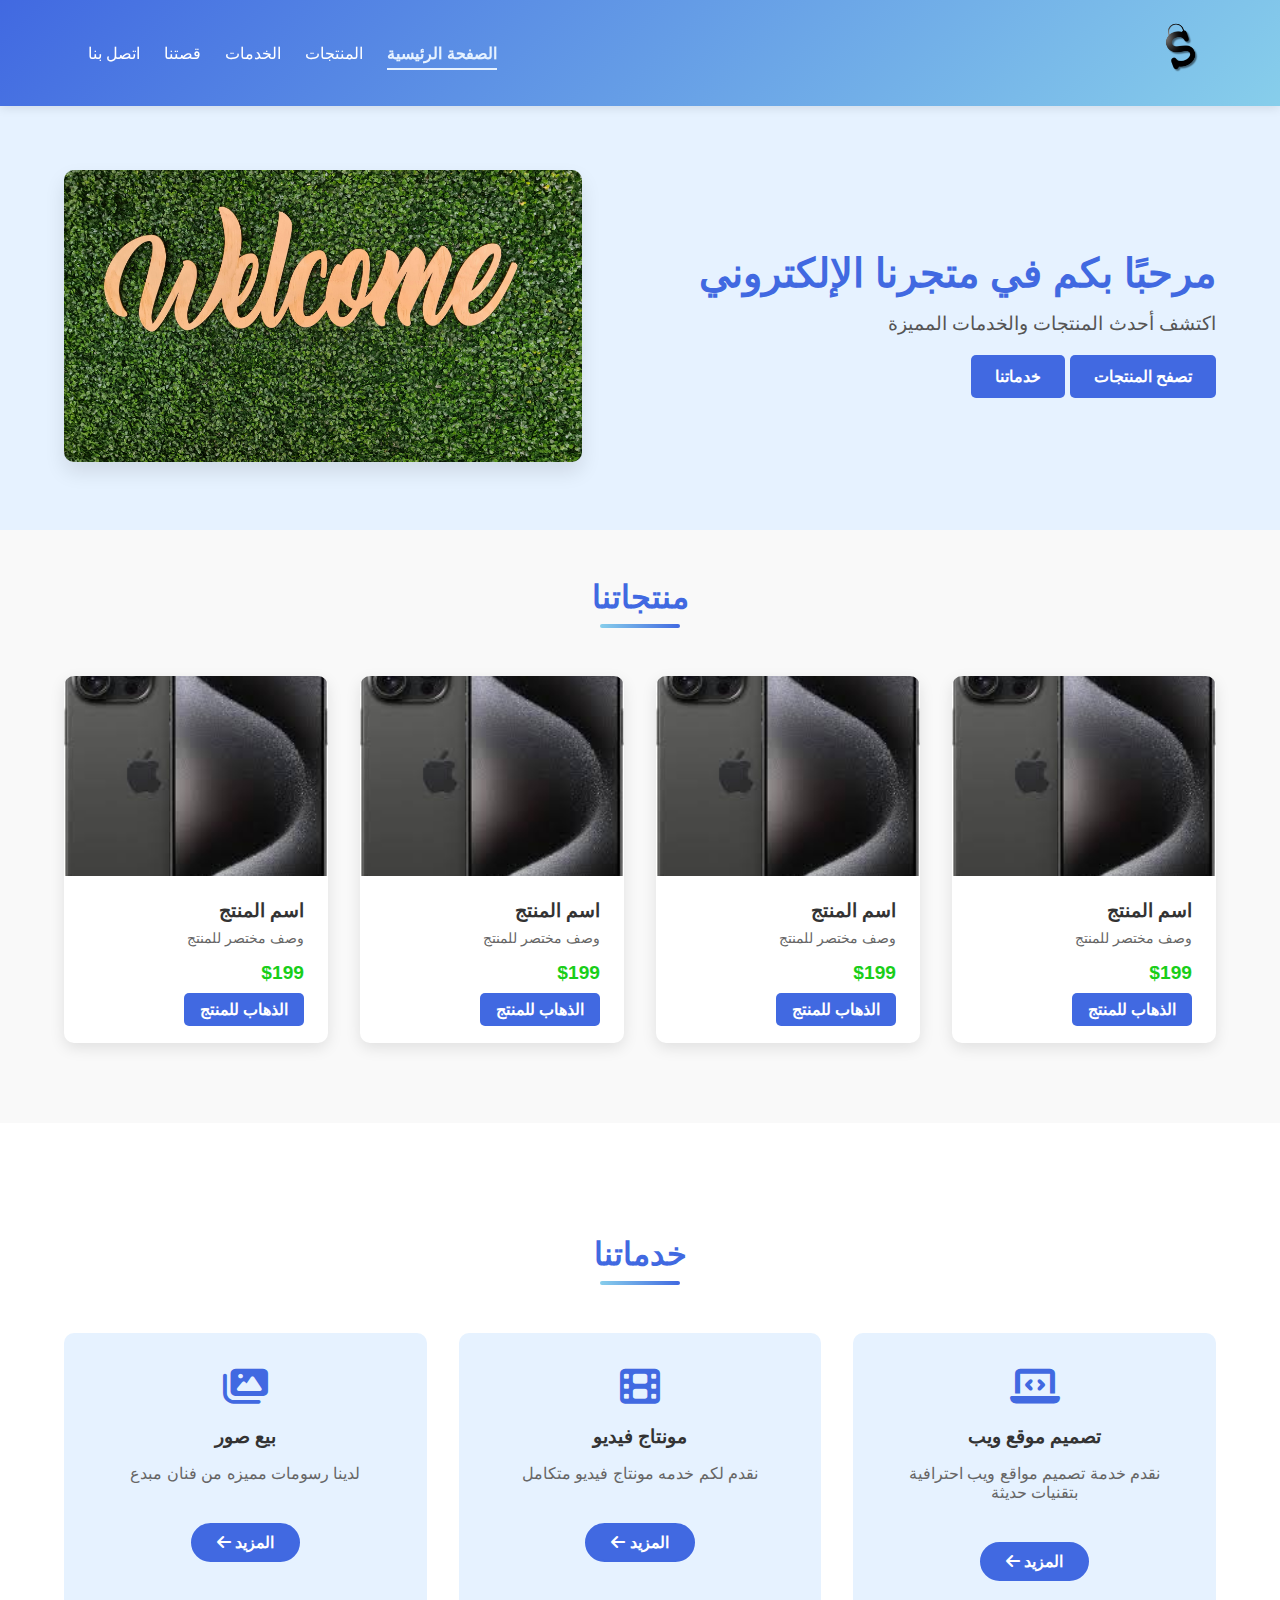
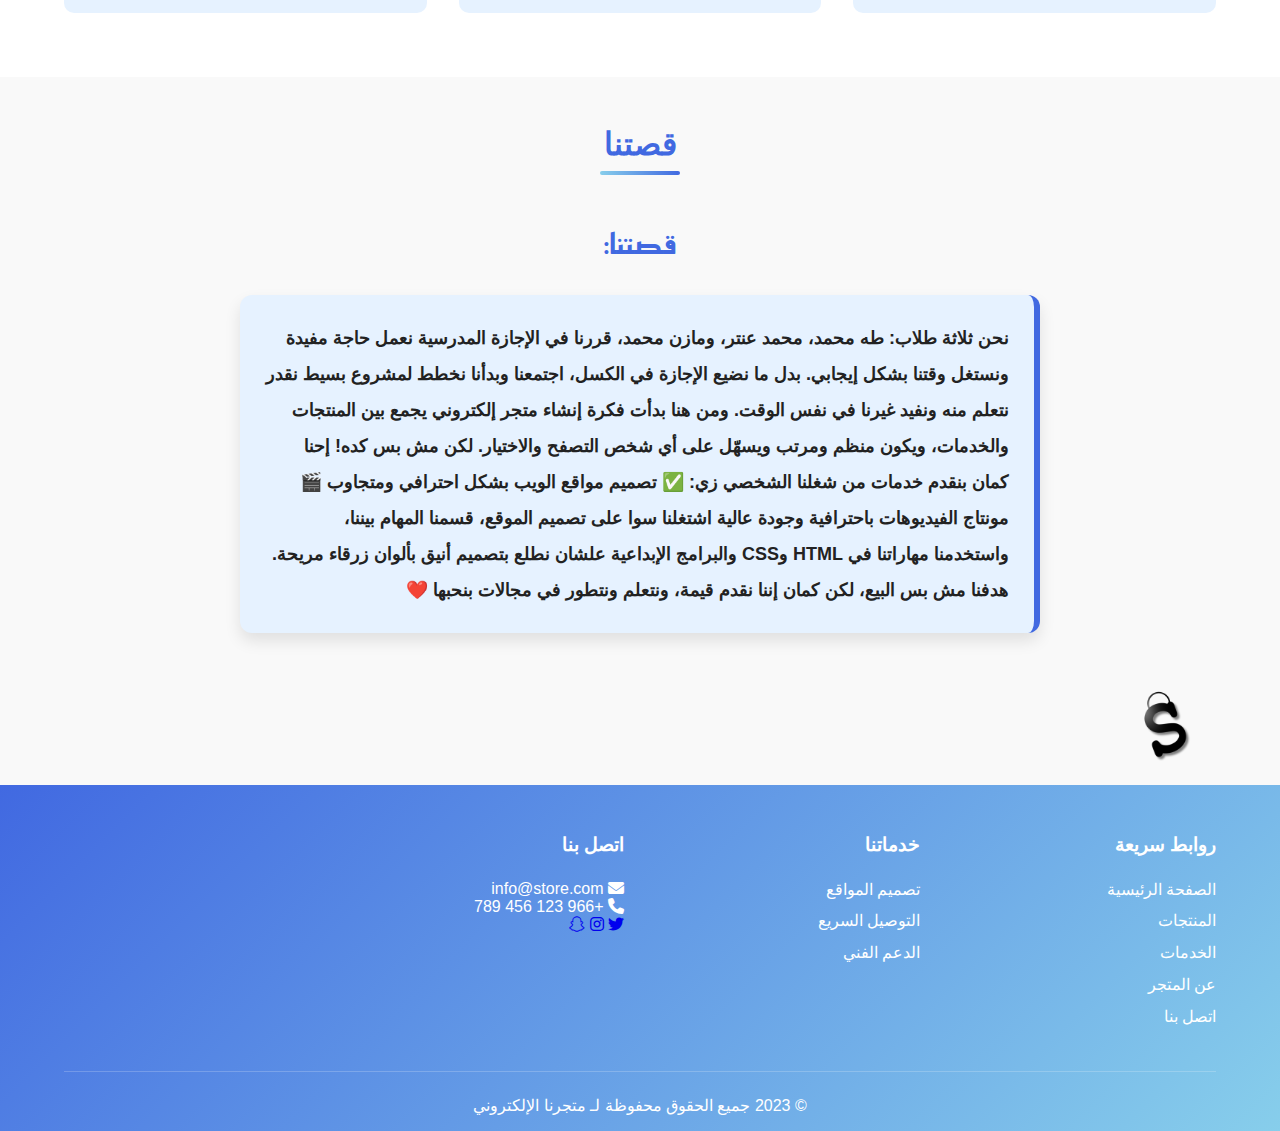
==== index.html @ 7b513555 "Add files via upload" ====
<!DOCTYPE html>
<html dir="rtl" lang="ar">
<head>
    <meta charset="UTF-8">
    <meta name="viewport" content="width=device-width, initial-scale=1.0">
    <title>متجرنا الإلكتروني</title>
    <link rel="stylesheet" href="styles.css">
    <link href="https://fonts.googleapis.com/css2?family=Reem+Kufi:wght@600&display=swap" rel="stylesheet">
    <link rel="stylesheet" href="https://cdnjs.cloudflare.com/ajax/libs/font-awesome/6.4.0/css/all.min.css">
</head>
<body>
    <!-- شريط التنقل العلوي -->
    <header class="header">
        <div class="container">
            <div class="logo">
                <img src="images/logo.png" alt="شعار المتجر" class="logo-img">
            </div>
            <nav class="nav">
                <ul>
                    <li><a href="#home" class="active">الصفحة الرئيسية</a></li>
                    <li><a href="#products">المنتجات</a></li>
                    <li><a href="#services">الخدمات</a></li>
                    <li><a href="#about">قصتنا</a></li>
                    <li><a href="#contact">اتصل بنا</a></li>
                </ul>
            </nav>
        </div>
    </header>

    <!-- الصفحة الترحيبية -->
    <section id="home" class="hero-section">
        <div class="container">
            <div class="hero-content">
                <h1>مرحبًا بكم في متجرنا الإلكتروني</h1>
                <p>اكتشف أحدث المنتجات والخدمات المميزة</p>
                <a href="#products" class="cta-btn">تصفح المنتجات</a>
                <a href="#services" class="cta-btn">خدماتنا</a>
            </div>
            <div class="hero-image">
                <img src="images/hero-image.jpg" alt="صورة ترحيبية">
            </div>
        </div>
    </section>

    <!-- قسم المنتجات -->
    <section id="products" class="products-section">
        <div class="container">
            <h2 class="section-title">منتجاتنا</h2>
            <div class="products-grid">
                <!-- بطاقات المنتجات تتكرر -->
                <div class="product-card">
                    <div class="product-image">
                        <img src="images/iphon-black.jpg" alt="منتج 1">
                    </div>
                    <div class="product-info">
                        <h3>اسم المنتج</h3>
                        <p class="product-desc">وصف مختصر للمنتج</p>
                        <p class="product-price">$199</p>
                        <a href="product1.html" class="add-to-cart">الذهاب للمنتج</a>
                    </div>
                </div>




                <div class="product-card">
                    <div class="product-image">
                        <img src="images/iphon-black.jpg" alt="منتج 1">
                    </div>
                    <div class="product-info">
                        <h3>اسم المنتج</h3>
                        <p class="product-desc">وصف مختصر للمنتج</p>
                        <p class="product-price">$199</p>
                        <a href="product1.html" class="add-to-cart">الذهاب للمنتج</a>
                    </div>
                </div>





                <div class="product-card">
                    <div class="product-image">
                        <img src="images/iphon-black.jpg" alt="منتج 1">
                    </div>
                    <div class="product-info">
                        <h3>اسم المنتج</h3>
                        <p class="product-desc">وصف مختصر للمنتج</p>
                        <p class="product-price">$199</p>
                        <a href="product1.html" class="add-to-cart">الذهاب للمنتج</a>
                    </div>
                </div>




                <div class="product-card">
                    <div class="product-image">
                        <img src="images/iphon-black.jpg" alt="منتج 1">
                    </div>
                    <div class="product-info">
                        <h3>اسم المنتج</h3>
                        <p class="product-desc">وصف مختصر للمنتج</p>
                        <p class="product-price">$199</p>
                        <a href="product1.html" class="add-to-cart">الذهاب للمنتج</a>
                    </div>
                </div>
                <!-- المزيد من بطاقات المنتجات -->
            </div>
        </div>
    </section>

    <!-- قسم الخدمات -->
    <section id="services" class="services-section">
        <div class="container">
            <h2 class="section-title">خدماتنا</h2>
            <div class="services-cards">
                <!-- بطاقات الخدمات مع تأثيرات CSS -->
                <div class="service-card">
                    <div class="service-icon">
                        <i class="fas fa-laptop-code"></i>
                    </div>
                    <h3>تصميم موقع ويب</h3>
                    <p>نقدم خدمة تصميم مواقع ويب احترافية بتقنيات حديثة</p>
                    <a href="#" class="read-more service-btn">المزيد <i class="fas fa-arrow-left"></i></a>
                </div>

                <div class="service-card">
                    <div class="service-icon">
                        <i class="fa-solid fa-film"></i>
                    </div>
                    <h3>مونتاج فيديو</h3>
                    <p>نقدم لكم خدمه مونتاج فيديو متكامل</p>
                    <a href="#" class="read-more service-btn">المزيد <i class="fas fa-arrow-left"></i></a>
                </div>
                
                <div class="service-card">
                    <div class="service-icon">
                        <i class="fa-solid fa-images"></i>
                    </div>
                    <h3>بيع صور</h3>
                    <p>لدينا رسومات مميزه من فنان مبدع</p>
                    <a href="#" class="read-more service-btn">المزيد <i class="fas fa-arrow-left"></i></a>
                </div>
            </div>
        </div>
    </section>

    <!-- قسم عن المتجر -->
    <section id="about" class="about-section">
        <div class="container">
            <h2 class="section-title">قصتنا</h2>
            <div class="about-content">
                <div class="about-text">
                    <h3 id="story-h3">قصتنا:</h3>
                    <p id="story">
                        نحن ثلاثة طلاب: طه محمد، محمد عنتر، ومازن محمد، قررنا في الإجازة المدرسية نعمل حاجة مفيدة ونستغل وقتنا بشكل إيجابي. بدل ما نضيع الإجازة في الكسل، اجتمعنا وبدأنا نخطط لمشروع بسيط نقدر نتعلم منه ونفيد غيرنا في نفس الوقت.
                        
                        ومن هنا بدأت فكرة إنشاء متجر إلكتروني يجمع بين المنتجات والخدمات، ويكون منظم ومرتب ويسهّل على أي شخص التصفح والاختيار.
                        
                        لكن مش بس كده!
                        إحنا كمان بنقدم خدمات من شغلنا الشخصي زي:
                        
                        ✅ تصميم مواقع الويب بشكل احترافي ومتجاوب
                        
                        🎬 مونتاج الفيديوهات باحترافية وجودة عالية
                        
                        اشتغلنا سوا على تصميم الموقع، قسمنا المهام بيننا، واستخدمنا مهاراتنا في HTML وCSS والبرامج الإبداعية علشان نطلع بتصميم أنيق بألوان زرقاء مريحة.
                        هدفنا مش بس البيع، لكن كمان إننا نقدم قيمة، ونتعلم ونتطور في مجالات بنحبها ❤️</p>
                </div><br>
                <div class="about-image">
                    <img style="height: 100px; width: 100px; text-align: center;" src="images/logo.png" alt="صورة عن المتجر">
                </div>
            </div>
        </div>
    </section>


    <!-- تذييل الصفحة -->
    <footer class="footer">
        <div class="container">
            <div class="footer-content">
                <div class="footer-section">
                    <h3>روابط سريعة</h3>
                    <ul>
                        <li><a href="#home">الصفحة الرئيسية</a></li>
                        <li><a href="#products">المنتجات</a></li>
                        <li><a href="#services">الخدمات</a></li>
                        <li><a href="#about">عن المتجر</a></li>
                        <li><a href="#contact">اتصل بنا</a></li>
                    </ul>
                </div>
                <div class="footer-section">
                    <h3>خدماتنا</h3>
                    <ul>
                        <li><a href="#">تصميم المواقع</a></li>
                        <li><a href="#">التوصيل السريع</a></li>
                        <li><a href="#">الدعم الفني</a></li>
                    </ul>
                </div>
                <div class="footer-section">
                    <h3>اتصل بنا</h3>
                    <p><i class="fas fa-envelope"></i> info@store.com</p>
                    <p><i class="fas fa-phone"></i> +966 123 456 789</p>
                    <div class="social-icons">
                        <a href="#"><i class="fab fa-twitter"></i></a>
                        <a href="#"><i class="fab fa-instagram"></i></a>
                        <a href="#"><i class="fab fa-snapchat"></i></a>
                    </div>
                </div>
            </div>
            <div class="copyright">
                <p>© 2023 جميع الحقوق محفوظة لـ متجرنا الإلكتروني</p>
            </div>
        </div>
    </footer>

    <script>
        document.addEventListener('DOMContentLoaded', function() {
            const navLinks = document.querySelectorAll('.nav ul li a');
            
            window.addEventListener('scroll', function() {
                const currentPosition = window.scrollY + 100;
                
                navLinks.forEach(link => {
                    link.classList.remove('active');
                    const section = document.querySelector(link.getAttribute('href'));
                    
                    if (section && section.offsetTop <= currentPosition &&
                        section.offsetTop + section.offsetHeight > currentPosition) {
                        link.classList.add('active');
                    }
                });
            });
            
            // Smooth scrolling for all links
            document.querySelectorAll('a[href^="#"]').forEach(anchor => {
                anchor.addEventListener('click', function(e) {
                    e.preventDefault();
                    const target = document.querySelector(this.getAttribute('href'));
                    if (target) {
                        window.scrollTo({
                            top: target.offsetTop,
                            behavior: 'smooth'
                        });
                    }
                });
            });
        });
    </script>
</body>
</html>
---- styles.css ----
/* أساسيات التصميم */
:root {
    --sky-blue: #87CEEB;
    --royal-blue: #4169E1;
    --light-snow-blue: #E6F2FF;
}

* {
    margin: 0;
    padding: 0;
    box-sizing: border-box;
    scroll-behavior: smooth;
    font-family: 'Tajawal', sans-serif;
}

body {
    background-color: #f9f9f9;
    color: #333;
}

.container {
    width: 90%;
    max-width: 1200px;
    margin: 0 auto;
}

/* شريط التنقل */
.header {
    background: linear-gradient(135deg, var(--royal-blue), var(--sky-blue));
    padding: 1rem 0;
    position: sticky;
    top: 0;
    z-index: 100;
    box-shadow: 0 2px 10px rgba(0, 0, 0, 0.1);
}

.header .container {
    display: flex;
    justify-content: space-between;
    align-items: center;
}

.logo img {
    height: 70px;
}

.nav ul {
    display: flex;
    list-style: none;
}

.nav ul li {
    margin-left: 1.5rem;
}

.nav ul li a {
    color: white;
    text-decoration: none;
    font-weight: 500;
    transition: color 0.3s;
}

.nav ul li a:hover {
    color: var(--light-snow-blue);
}

.user-actions {
    display: flex;
    align-items: center;
}

.cart-icon {
    color: white;
    font-size: 1.5rem;
    margin-left: 1rem;
}

.login-btn {
    background-color: white;
    color: var(--royal-blue);
    padding: 0.5rem 1rem;
    border-radius: 5px;
    text-decoration: none;
    font-weight: bold;
    transition: all 0.3s;
}

.login-btn:hover {
    background-color: var(--light-snow-blue);
}

/* الصفحة الترحيبية */
.hero-section {
    background-color: var(--light-snow-blue);
    padding: 4rem 0;
}

.hero-section .container {
    display: flex;
    align-items: center;
    justify-content: space-between;
}

.hero-content {
    width: 50%;
}

.hero-content h1 {
    font-size: 2.5rem;
    color: var(--royal-blue);
    margin-bottom: 1rem;
}

.hero-content p {
    font-size: 1.2rem;
    margin-bottom: 2rem;
    color: #555;
}

.cta-btn {
    background-color: var(--royal-blue);
    color: white;
    padding: 0.8rem 1.5rem;
    border-radius: 5px;
    text-decoration: none;
    font-weight: bold;
    transition: all 0.3s;
}

.cta-btn:hover {
    background-color: #2a4fc5;
    transform: translateY(-3px);
    box-shadow: 0 5px 15px rgba(65, 105, 225, 0.3);
}

.hero-image {
    width: 45%;
}

.hero-image img {
    width: 100%;
    border-radius: 10px;
    box-shadow: 0 10px 20px rgba(0, 0, 0, 0.1);
}

/* قسم المنتجات */
.section-title {
    text-align: center;
    margin: 3rem 0;
    color: var(--royal-blue);
    font-size: 2rem;
    position: relative;
}

.section-title::after {
    content: '';
    display: block;
    width: 80px;
    height: 4px;
    background: linear-gradient(to right, var(--sky-blue), var(--royal-blue));
    margin: 0.5rem auto 0;
    border-radius: 2px;
}

.products-grid {
    display: grid;
    grid-template-columns: repeat(auto-fill, minmax(250px, 1fr));
    gap: 2rem;
}

.product-card {
    background-color: white;
    border-radius: 10px;
    overflow: hidden;
    box-shadow: 0 5px 15px rgba(0, 0, 0, 0.1);
    margin-bottom: 5em;
    transition: transform 0.3s, box-shadow 0.3s;
}

.product-card:hover {
    transform: translateY(-10px);
    box-shadow: 0 15px 30px rgba(0, 0, 0, 0.15);
}

.product-image {
    height: 200px;
    overflow: hidden;
}

.product-image img {
    width: 100%;
    height: 100%;
    object-fit: cover;
    transition: transform 0.5s;
}

.product-card:hover .product-image img {
    transform: scale(1.1);
}

.product-info {
    padding: 1.5rem;
}

.product-info h3 {
    margin-bottom: 0.5rem;
    color: #333;
}

.product-desc {
    color: #666;
    margin-bottom: 1rem;
    font-size: 0.9rem;
}

.product-price {
    font-weight: bold;
    color: #19ce19;
    font-size: 1.2rem;
    margin-bottom: 1rem;
}

.add-to-cart {
    background-color: var(--royal-blue);
    color: white;
    border: none;
    padding: 0.5rem 1rem;
    border-radius: 5px;
    cursor: pointer;
    text-decoration: none;
    margin-top: 10px;
    width: 100%;
    font-weight: bold;
    transition: background-color 0.3s;
}

.add-to-cart:hover {
    background-color: #2a4fc5;
}

/* قسم الخدمات */
.services-section {
    background-color: white;
    padding: 4rem 0;
}

.services-cards {
    display: grid;
    grid-template-columns: repeat(auto-fill, minmax(300px, 1fr));
    gap: 2rem;
}

.service-card {
    background-color: var(--light-snow-blue);
    border-radius: 10px;
    padding: 2rem;
    text-align: center;
    transition: all 0.3s;
    position: relative;
    overflow: hidden;
    z-index: 1;
}

.service-card::before {
    content: '';
    position: absolute;
    top: 0;
    right: 0;
    width: 100%;
    height: 100%;
    background: linear-gradient(135deg, var(--sky-blue), var(--royal-blue));
    opacity: 0;
    transition: opacity 0.3s;
    z-index: -1;
}

.service-card:hover {
    transform: translateY(-10px);
    box-shadow: 0 10px 20px rgba(65, 105, 225, 0.2);
}

.service-card:hover::before {
    opacity: 1;
}

.service-card:hover h3,
.service-card:hover p,
.service-card:hover .read-more {
    color: white;
}

.service-icon {
    font-size: 2.5rem;
    color: var(--royal-blue);
    margin-bottom: 1rem;
    transition: color 0.3s;
}

.service-card:hover .service-icon {
    color: white;
}

.service-card h3 {
    margin-bottom: 1rem;
    color: #333;
    transition: color 0.3s;
}

.service-card p {
    color: #666;
    margin-bottom: 1.5rem;
    transition: color 0.3s;
}

.read-more {
    color: var(--royal-blue);
    text-decoration: none;
    font-weight: bold;
    transition: color 0.3s;
}

/* تذييل الصفحة */
.footer {
    background: linear-gradient(135deg, var(--royal-blue), var(--sky-blue));
    color: white;
    padding: 3rem 0 1rem;
}

.footer-content {
    display: grid;
    grid-template-columns: repeat(auto-fill, minmax(250px, 1fr));
    gap: 2rem;
    margin-bottom: 2rem;
}

.footer-section h3 {
    margin-bottom: 1.5rem;
    font-size: 1.2rem;
}

.footer-section ul {
    list-style: none;
}

.footer-section ul li {
    margin-bottom: 0.8rem;
}

.footer-section ul li a {
    color: white;
    text-decoration: none;
    transition: color 0.3s;
}

.footer-section ul li a:hover {
    color: var(--light-snow-blue);
}

.copyright {
    text-align: center;
    padding-top: 1.5rem;
    border-top: 1px solid rgba(255, 255, 255, 0.2);
}


#story {
    background-color: #E6F2FF;
    border-right: 6px solid #4169E1;
    padding: 25px;
    margin: 30px auto;
    border-radius: 12px;
    font-size: 18px;
    font-weight: 600; /* سُمك الخط */
    line-height: 2;
    color: #222;
    max-width: 800px;
    box-shadow: 0 8px 16px rgba(0, 0, 0, 0.1);
}

#story-h3 {
    text-align: center;
    font-size: 28px;
    color: #4169E1;
    font-weight: bold;
    font-family: 'Reem Kufi', sans-serif;
}

/* التصميم المتجاوب */
@media (max-width: 768px) {
    .header .container {
        flex-direction: column;
    }

    .nav ul {
        margin: 1rem 0;
    }

    .hero-section .container {
        flex-direction: column;
    }

    .hero-content, .hero-image {
        width: 100%;
    }

    .hero-content {
        margin-bottom: 2rem;
        text-align: center;
    }
}

@media (max-width: 480px) {
    .nav ul {
        flex-direction: column;
        align-items: center;
    }

    .nav ul li {
        margin: 0.5rem 0;
    }

    .user-actions {
        margin-top: 1rem;
    }
}

/* تكبير الشعار */
.logo-img {
    height: 70px; /* زيادة من 50px إلى 70px */
    transition: transform 0.3s ease; /* إضافة حركة سلسة */
}

.logo:hover .logo-img {
    transform: scale(1.05); /* تأثير تكبير بسيط عند التحويم */
}

/* تنقل سلس عند الضغط على روابط القائمة */
html {
    scroll-behavior: smooth;
}

/* تحسين روابط التنقل */
.nav ul li a {
    position: relative;
    padding: 0.5rem 0;
}

.nav ul li a::after {
    content: '';
    position: absolute;
    bottom: 0;
    right: 0;
    width: 0;
    height: 2px;
    background-color: var(--light-snow-blue);
    transition: width 0.3s ease;
}

.nav ul li a:hover::after {
    width: 100%;
    left: 0;
    right: auto;
}

/* تعديل زر المزيد في الخدمات */
.service-btn {
    display: inline-block;
    background-color: var(--royal-blue);
    color: white !important;
    padding: 0.5rem 1.5rem;
    border-radius: 25px;
    text-decoration: none;
    font-weight: bold;
    transition: all 0.3s ease;
    border: 2px solid var(--royal-blue);
    margin-top: 1rem;
}

.service-btn:hover {
    background-color: transparent;
    color: var(--royal-blue) !important;
    transform: translateY(-3px);
    box-shadow: 0 5px 15px rgba(65, 105, 225, 0.3);
}

.service-card:hover .service-btn {
    background-color: white;
    color: var(--royal-blue) !important;
    border-color: white;
}

/* تحسينات إضافية للتنقل */
.nav ul li a.active {
    color: var(--light-snow-blue);
    font-weight: bold;
}

.nav ul li a.active::after {
    width: 100%;
}
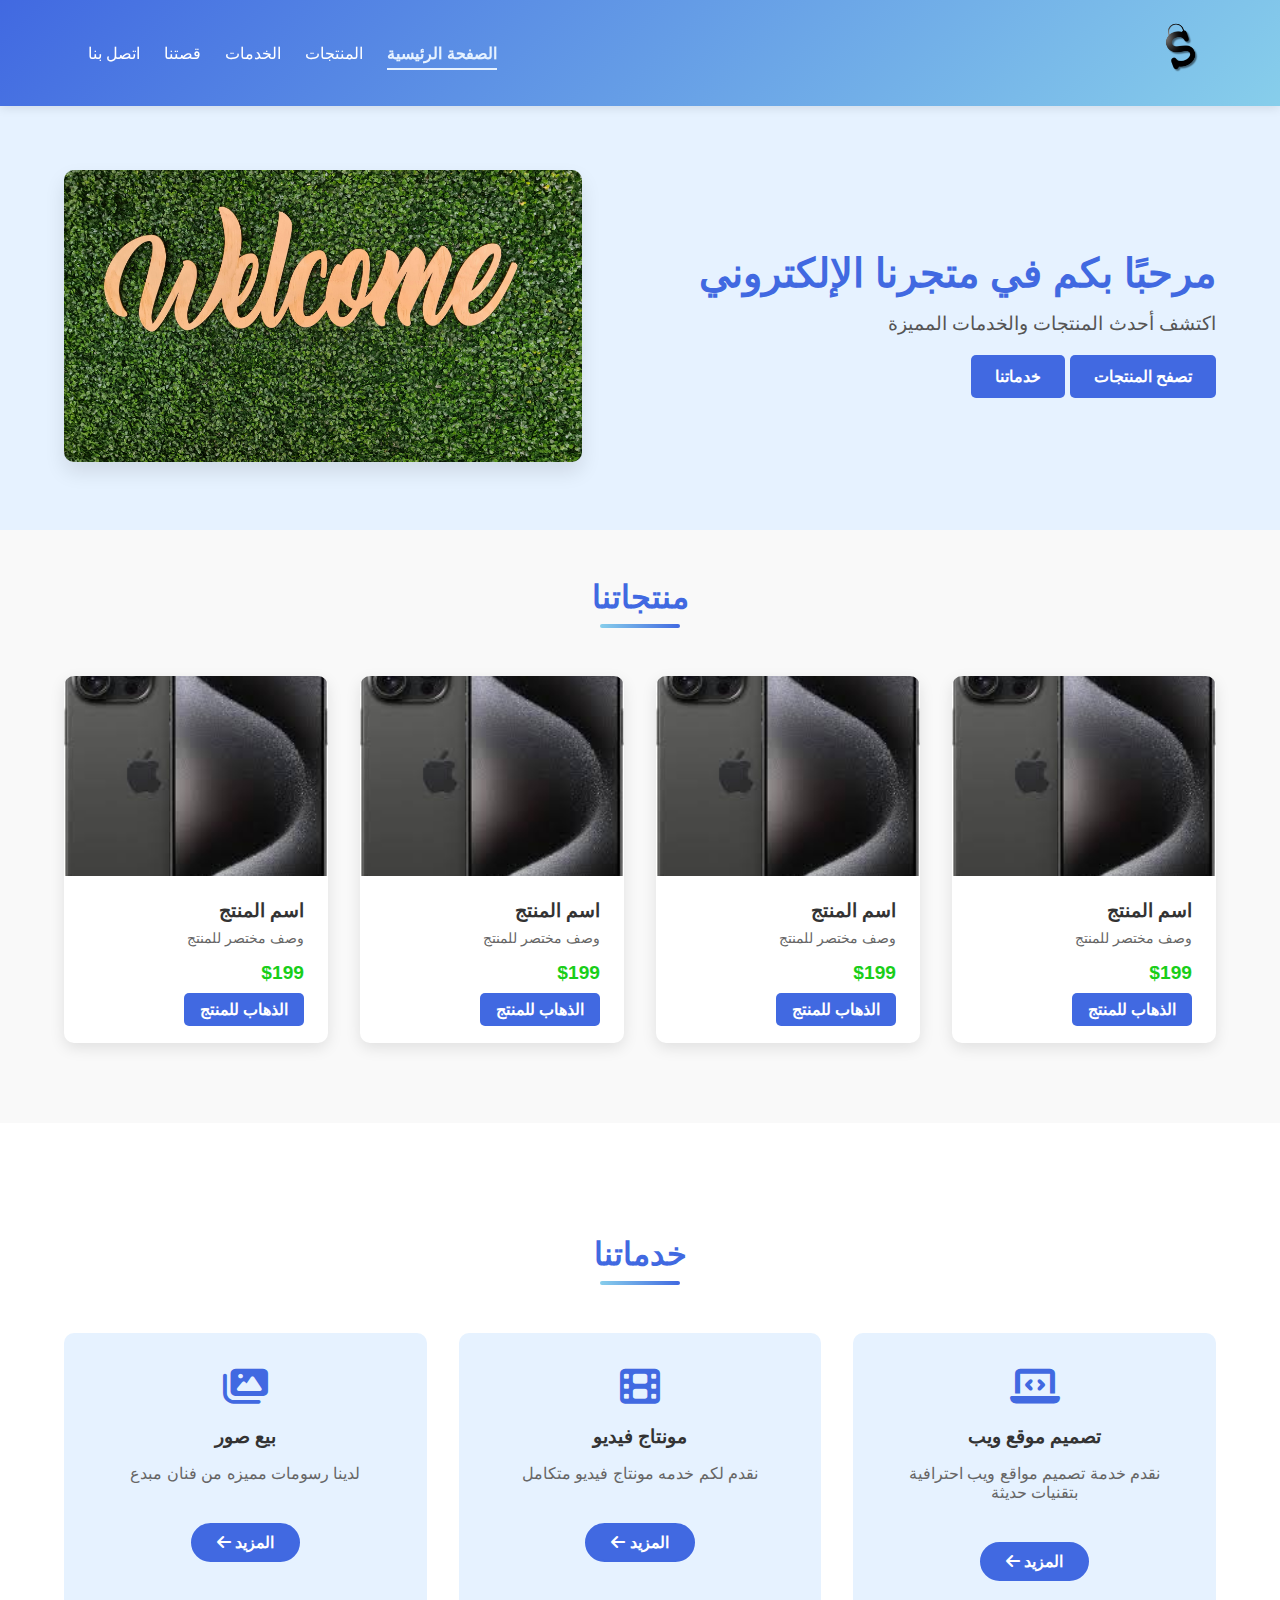
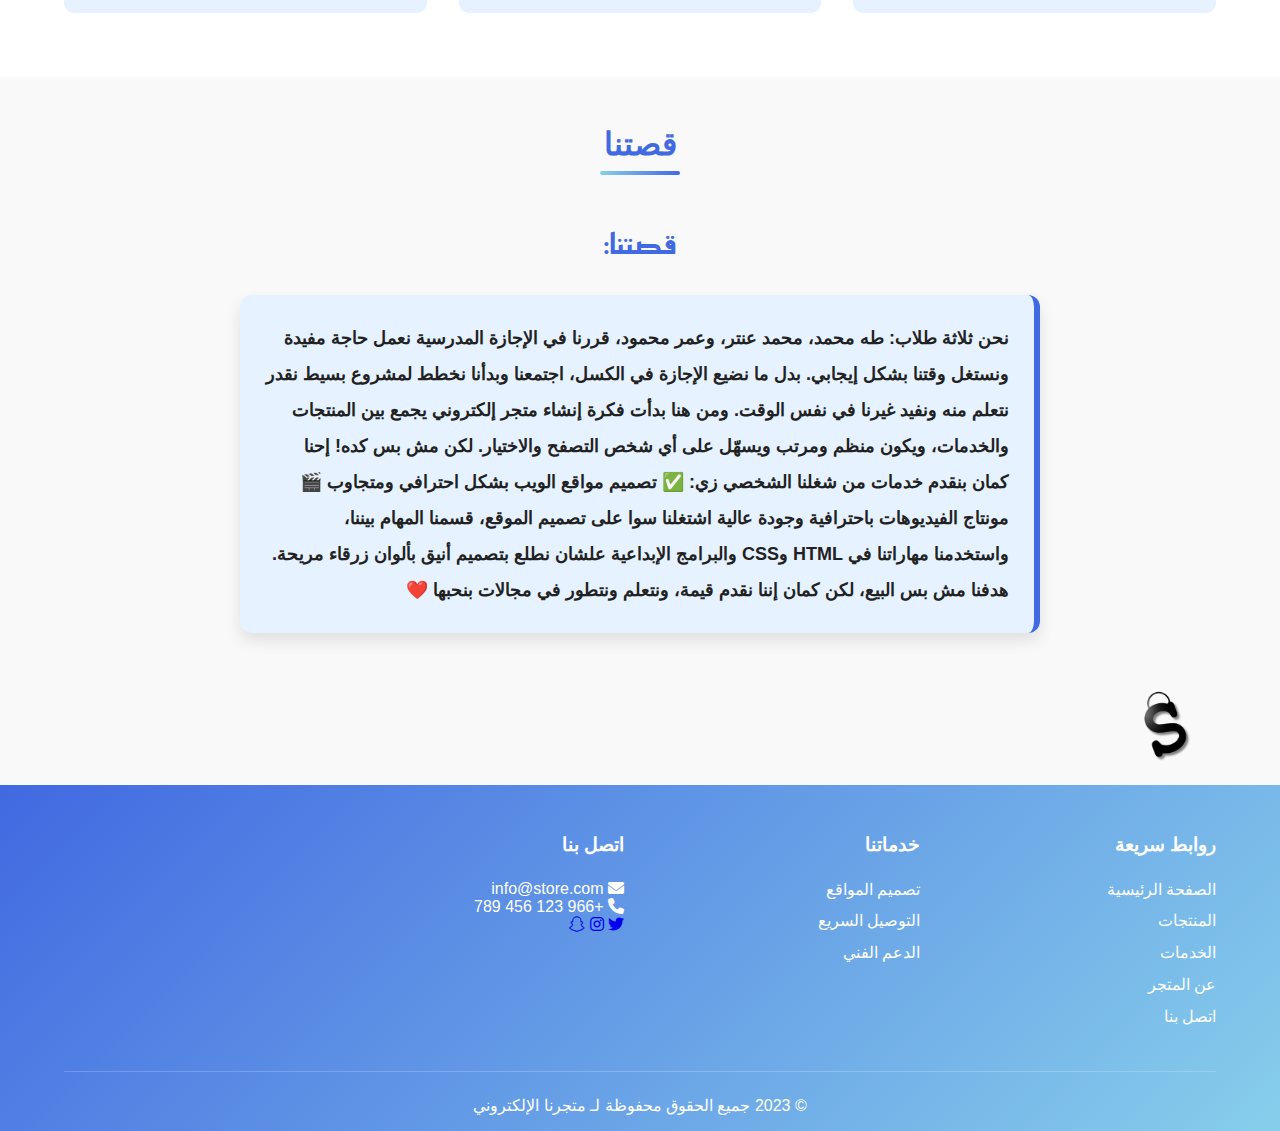
==== commit 31d6d6e8: "Update index.html" ====
--- a/index.html
+++ b/index.html
@@ -7,27 +7,89 @@
     <link rel="stylesheet" href="styles.css">
     <link href="https://fonts.googleapis.com/css2?family=Reem+Kufi:wght@600&display=swap" rel="stylesheet">
     <link rel="stylesheet" href="https://cdnjs.cloudflare.com/ajax/libs/font-awesome/6.4.0/css/all.min.css">
+    <style>
+        /* إضافات جديدة للـ Nav Bar فقط */
+        .header .container {
+            display: flex;
+            justify-content: space-between;
+            align-items: center;
+            flex-wrap: wrap;
+        }
+
+        .menu-toggle {
+            display: none;
+            cursor: pointer;
+            font-size: 24px;
+            color: var(--dark-text);
+            
+        }
+
+        @media (max-width: 768px) {
+            .menu-toggle {
+                display: block;
+            }
+
+            .nav {
+                display: none;
+                width: 100%;
+                order: 3;
+                margin-top: 15px;
+            }
+
+            .nav.active {
+                display: block;
+            }
+
+            .nav ul {
+                flex-direction: column;
+                background-color: white;
+                border-radius: 8px;
+                box-shadow: 0 5px 15px rgba(0,0,0,0.1);
+                overflow: hidden;
+            }
+
+            .nav ul li {
+                border-bottom: 1px solid #000000;
+                margin-left: 0;
+            }
+
+            .nav ul li:last-child {
+                border-bottom: none;
+            }
+
+            .nav ul li a {
+                display: block;
+                padding: 12px 20px;
+                color: #000000;
+            }
+        }
+    </style>
 </head>
 <body>
-    <!-- شريط التنقل العلوي -->
+    <!-- شريط التنقل العلوي المعدل -->
     <header class="header">
         <div class="container">
             <div class="logo">
                 <img src="images/logo.png" alt="شعار المتجر" class="logo-img">
             </div>
-            <nav class="nav">
+            
+            <div class="menu-toggle" id="menuToggle">
+                <i class="fas fa-bars"></i>
+            </div>
+            
+            <nav class="nav" id="mainNav">
                 <ul>
                     <li><a href="#home" class="active">الصفحة الرئيسية</a></li>
                     <li><a href="#products">المنتجات</a></li>
                     <li><a href="#services">الخدمات</a></li>
                     <li><a href="#about">قصتنا</a></li>
-                    <li><a href="#contact">اتصل بنا</a></li>
+                    <li><a href="contact.html">اتصل بنا</a></li>
                 </ul>
             </nav>
         </div>
     </header>
 
-    <!-- الصفحة الترحيبية -->
+    <!-- باقي المحتوى كما هو -->
     <section id="home" class="hero-section">
         <div class="container">
             <div class="hero-content">
@@ -60,9 +122,6 @@
                     </div>
                 </div>
 
-
-
-
                 <div class="product-card">
                     <div class="product-image">
                         <img src="images/iphon-black.jpg" alt="منتج 1">
@@ -75,10 +134,6 @@
                     </div>
                 </div>
 
-
-
-
-
                 <div class="product-card">
                     <div class="product-image">
                         <img src="images/iphon-black.jpg" alt="منتج 1">
@@ -91,9 +146,6 @@
                     </div>
                 </div>
 
-
-
-
                 <div class="product-card">
                     <div class="product-image">
                         <img src="images/iphon-black.jpg" alt="منتج 1">
@@ -105,7 +157,6 @@
                         <a href="product1.html" class="add-to-cart">الذهاب للمنتج</a>
                     </div>
                 </div>
-                <!-- المزيد من بطاقات المنتجات -->
             </div>
         </div>
     </section>
@@ -122,7 +173,7 @@
                     </div>
                     <h3>تصميم موقع ويب</h3>
                     <p>نقدم خدمة تصميم مواقع ويب احترافية بتقنيات حديثة</p>
-                    <a href="#" class="read-more service-btn">المزيد <i class="fas fa-arrow-left"></i></a>
+                    <a href="web service.html" class="read-more service-btn">المزيد <i class="fas fa-arrow-left"></i></a>
                 </div>
 
                 <div class="service-card">
@@ -131,7 +182,7 @@
                     </div>
                     <h3>مونتاج فيديو</h3>
                     <p>نقدم لكم خدمه مونتاج فيديو متكامل</p>
-                    <a href="#" class="read-more service-btn">المزيد <i class="fas fa-arrow-left"></i></a>
+                    <a href="video edit.html" class="read-more service-btn">المزيد <i class="fas fa-arrow-left"></i></a>
                 </div>
                 
                 <div class="service-card">
@@ -140,7 +191,7 @@
                     </div>
                     <h3>بيع صور</h3>
                     <p>لدينا رسومات مميزه من فنان مبدع</p>
-                    <a href="#" class="read-more service-btn">المزيد <i class="fas fa-arrow-left"></i></a>
+                    <a href="art.html" class="read-more service-btn">المزيد <i class="fas fa-arrow-left"></i></a>
                 </div>
             </div>
         </div>
@@ -154,7 +205,7 @@
                 <div class="about-text">
                     <h3 id="story-h3">قصتنا:</h3>
                     <p id="story">
-                        نحن ثلاثة طلاب: طه محمد، محمد عنتر، ومازن محمد، قررنا في الإجازة المدرسية نعمل حاجة مفيدة ونستغل وقتنا بشكل إيجابي. بدل ما نضيع الإجازة في الكسل، اجتمعنا وبدأنا نخطط لمشروع بسيط نقدر نتعلم منه ونفيد غيرنا في نفس الوقت.
+                        نحن ثلاثة طلاب: طه محمد، محمد عنتر، وعمر محمود، قررنا في الإجازة المدرسية نعمل حاجة مفيدة ونستغل وقتنا بشكل إيجابي. بدل ما نضيع الإجازة في الكسل، اجتمعنا وبدأنا نخطط لمشروع بسيط نقدر نتعلم منه ونفيد غيرنا في نفس الوقت.
                         
                         ومن هنا بدأت فكرة إنشاء متجر إلكتروني يجمع بين المنتجات والخدمات، ويكون منظم ومرتب ويسهّل على أي شخص التصفح والاختيار.
                         
@@ -174,7 +225,6 @@
             </div>
         </div>
     </section>
-
 
     <!-- تذييل الصفحة -->
     <footer class="footer">
@@ -217,8 +267,29 @@
 
     <script>
         document.addEventListener('DOMContentLoaded', function() {
+            // كود جديد لإدارة القائمة المنسدلة
+            const menuToggle = document.getElementById('menuToggle');
+            const mainNav = document.getElementById('mainNav');
+            
+            menuToggle.addEventListener('click', function() {
+                mainNav.classList.toggle('active');
+                this.querySelector('i').classList.toggle('fa-bars');
+                this.querySelector('i').classList.toggle('fa-times');
+            });
+            
+            // إغلاق القائمة عند النقر على رابط
             const navLinks = document.querySelectorAll('.nav ul li a');
-            
+            navLinks.forEach(link => {
+                link.addEventListener('click', function() {
+                    if (window.innerWidth < 768) {
+                        mainNav.classList.remove('active');
+                        menuToggle.querySelector('i').classList.remove('fa-times');
+                        menuToggle.querySelector('i').classList.add('fa-bars');
+                    }
+                });
+            });
+            
+            // الكود الأصلي لتمييز القسم النشط
             window.addEventListener('scroll', function() {
                 const currentPosition = window.scrollY + 100;
                 
@@ -233,7 +304,7 @@
                 });
             });
             
-            // Smooth scrolling for all links
+            // التمرير السلس
             document.querySelectorAll('a[href^="#"]').forEach(anchor => {
                 anchor.addEventListener('click', function(e) {
                     e.preventDefault();
@@ -249,4 +320,4 @@
         });
     </script>
 </body>
-</html>+</html>
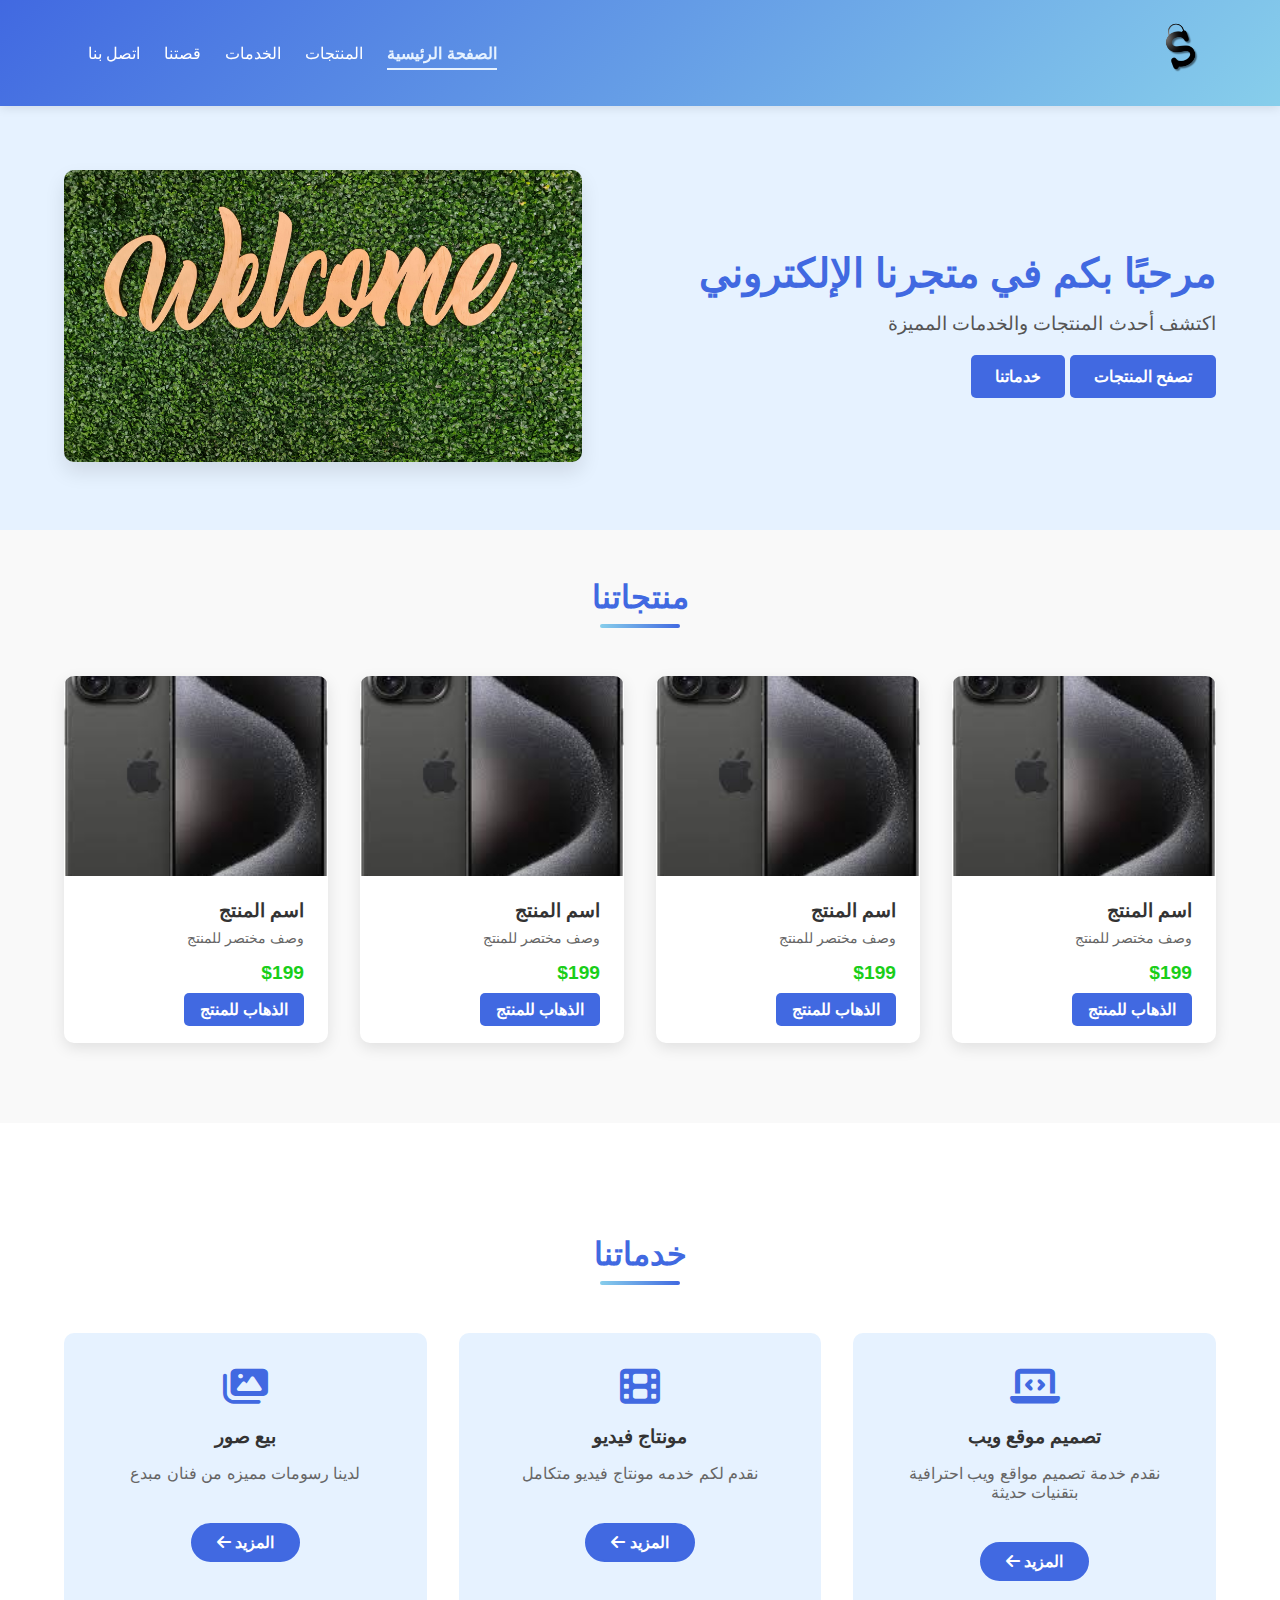
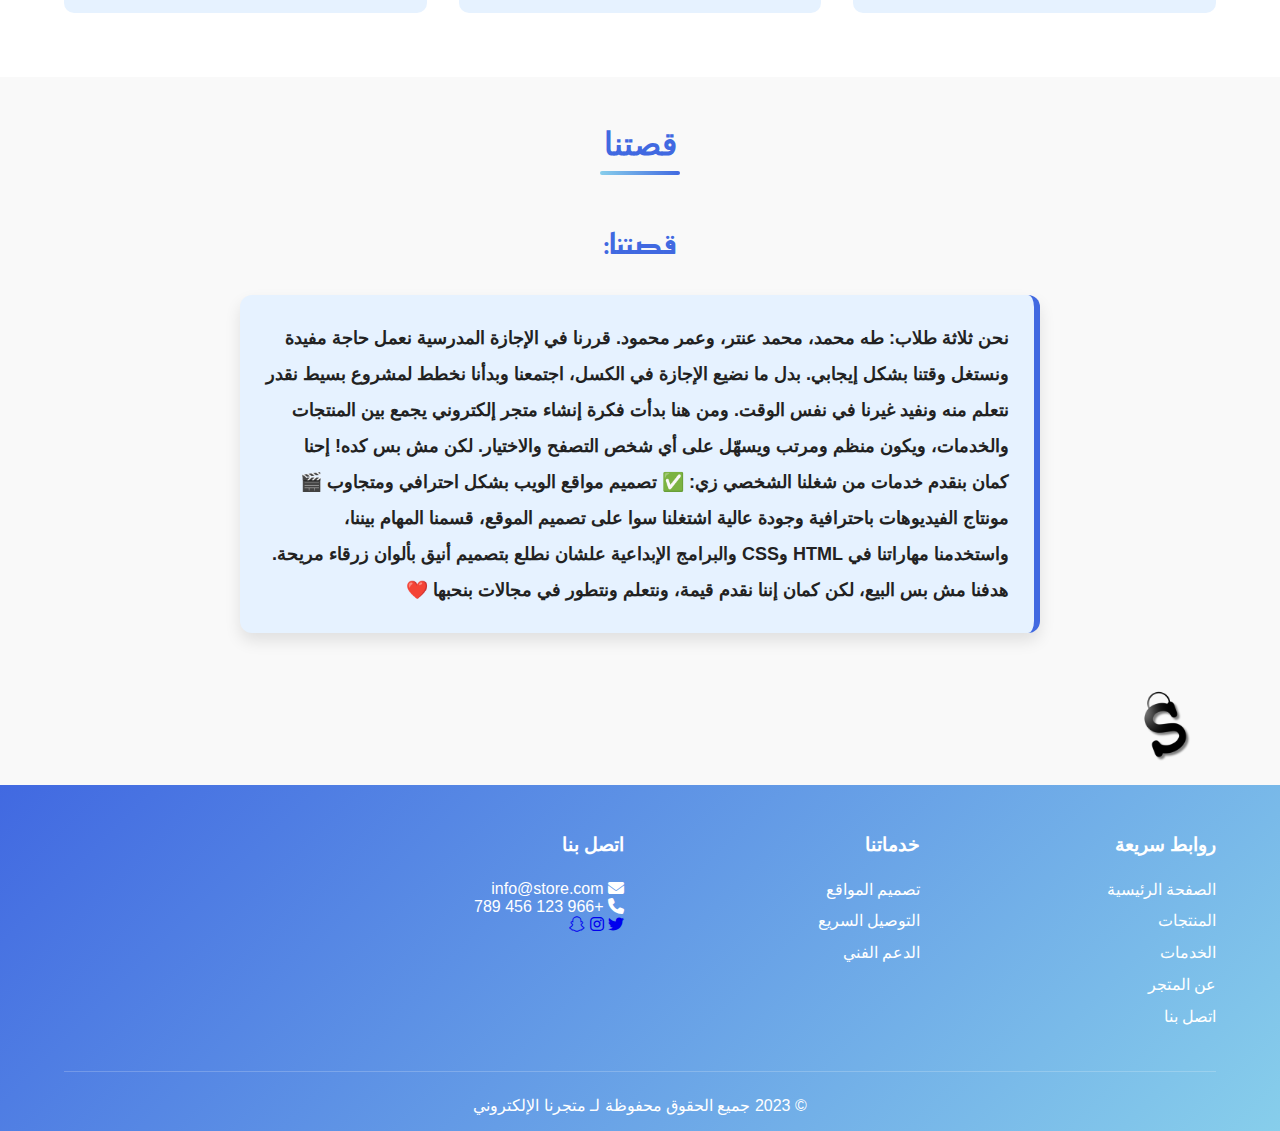
==== commit 66dd3e7c: "Add files via upload" ====
--- a/index.html
+++ b/index.html
@@ -205,7 +205,7 @@
                 <div class="about-text">
                     <h3 id="story-h3">قصتنا:</h3>
                     <p id="story">
-                        نحن ثلاثة طلاب: طه محمد، محمد عنتر، وعمر محمود، قررنا في الإجازة المدرسية نعمل حاجة مفيدة ونستغل وقتنا بشكل إيجابي. بدل ما نضيع الإجازة في الكسل، اجتمعنا وبدأنا نخطط لمشروع بسيط نقدر نتعلم منه ونفيد غيرنا في نفس الوقت.
+                        نحن ثلاثة طلاب: طه محمد، محمد عنتر، وعمر محمود. قررنا في الإجازة المدرسية نعمل حاجة مفيدة ونستغل وقتنا بشكل إيجابي. بدل ما نضيع الإجازة في الكسل، اجتمعنا وبدأنا نخطط لمشروع بسيط نقدر نتعلم منه ونفيد غيرنا في نفس الوقت.
                         
                         ومن هنا بدأت فكرة إنشاء متجر إلكتروني يجمع بين المنتجات والخدمات، ويكون منظم ومرتب ويسهّل على أي شخص التصفح والاختيار.
                         
@@ -320,4 +320,4 @@
         });
     </script>
 </body>
-</html>
+</html>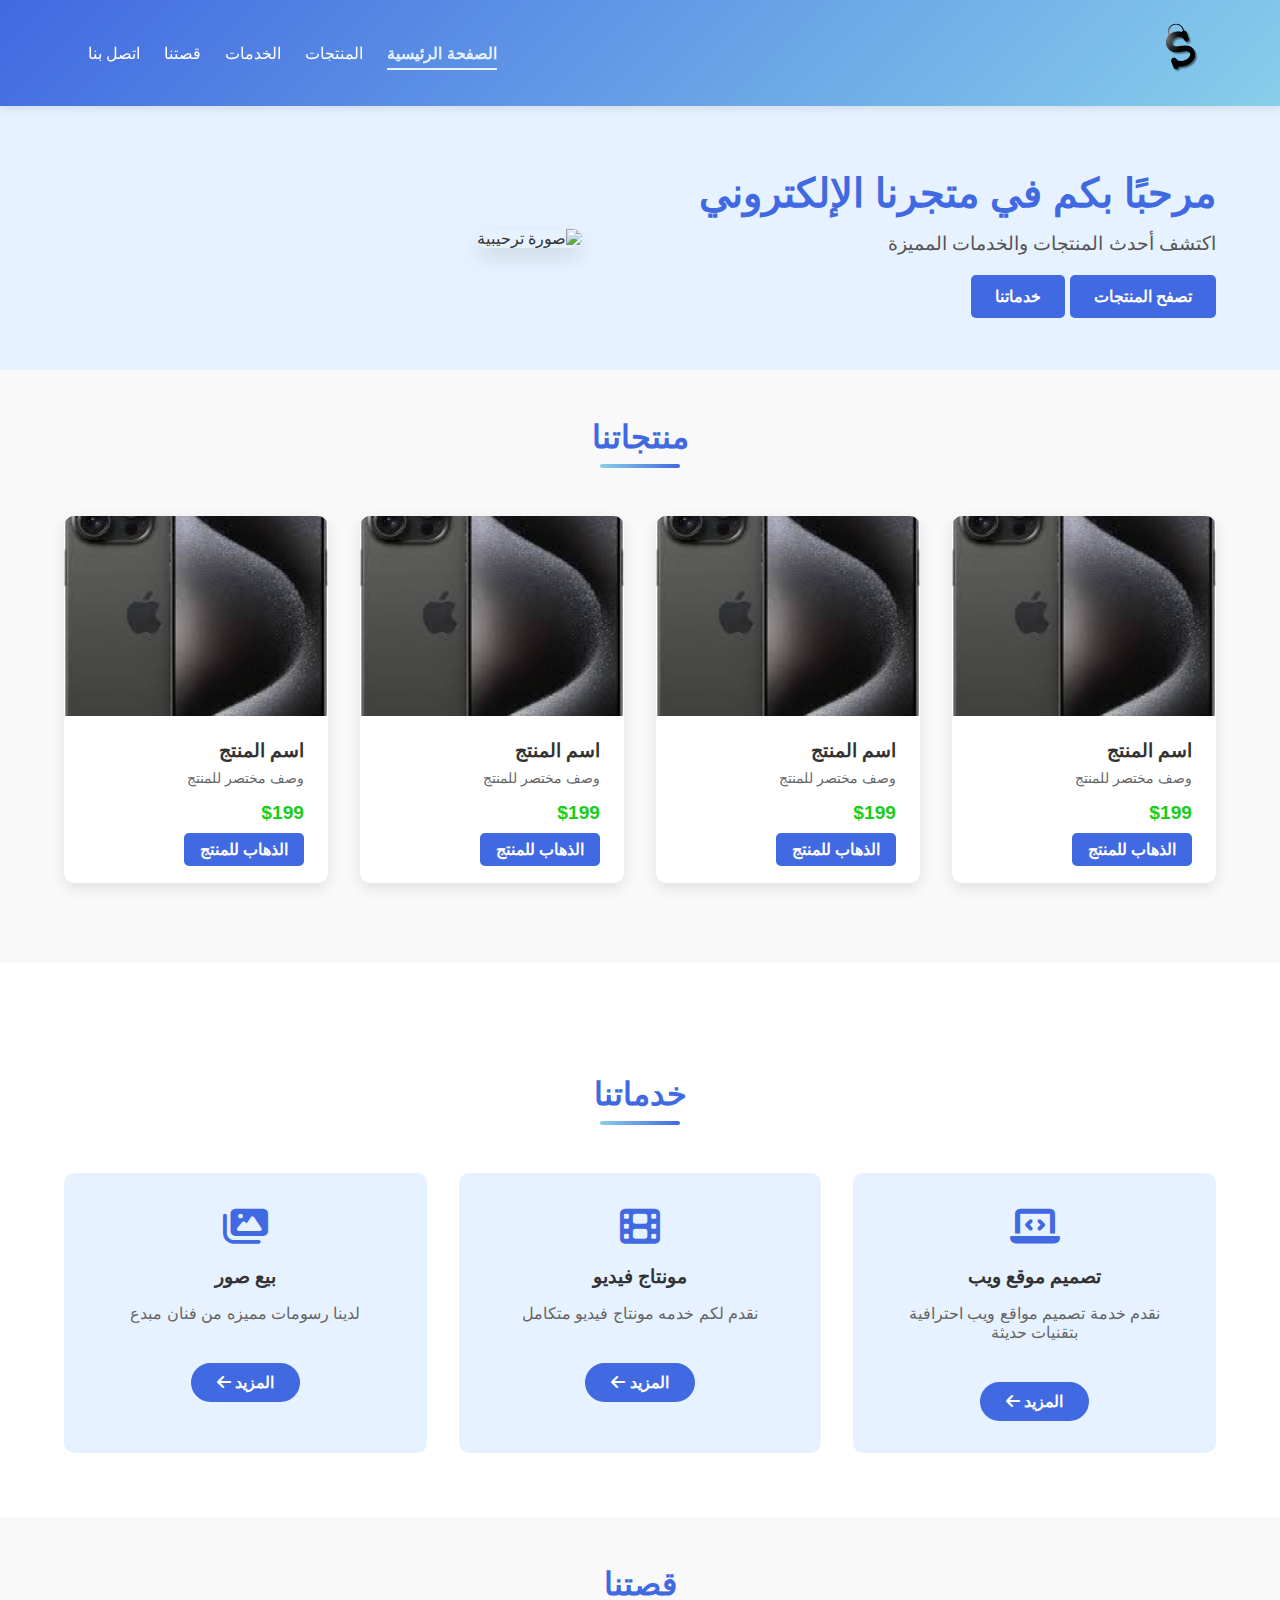
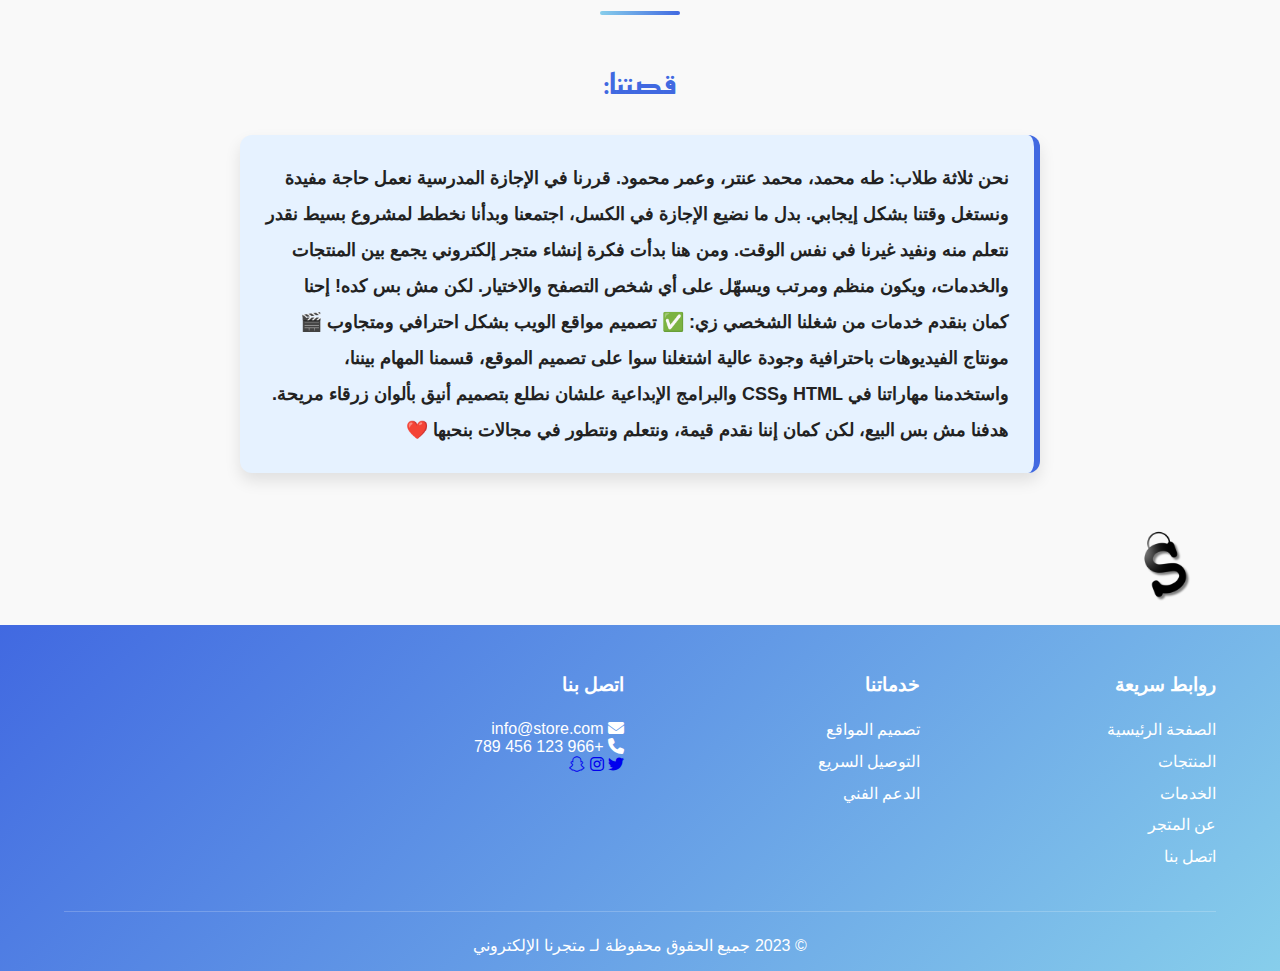
==== commit 70044265: "Add files via upload" ====
--- a/index.html
+++ b/index.html
@@ -99,7 +99,7 @@
                 <a href="#services" class="cta-btn">خدماتنا</a>
             </div>
             <div class="hero-image">
-                <img src="images/hero-image.jpg" alt="صورة ترحيبية">
+                <img src="https://images.unsplash.com/photo-1551434678-e076c223a692?ixlib=rb-4.0.3&ixid=M3wxMjA3fDB8MHxwaG90by1wYWdlfHx8fGVufDB8fHx8fA%3D%3D&auto=format&fit=crop&w=1470&q=80" alt="صورة ترحيبية">
             </div>
         </div>
     </section>
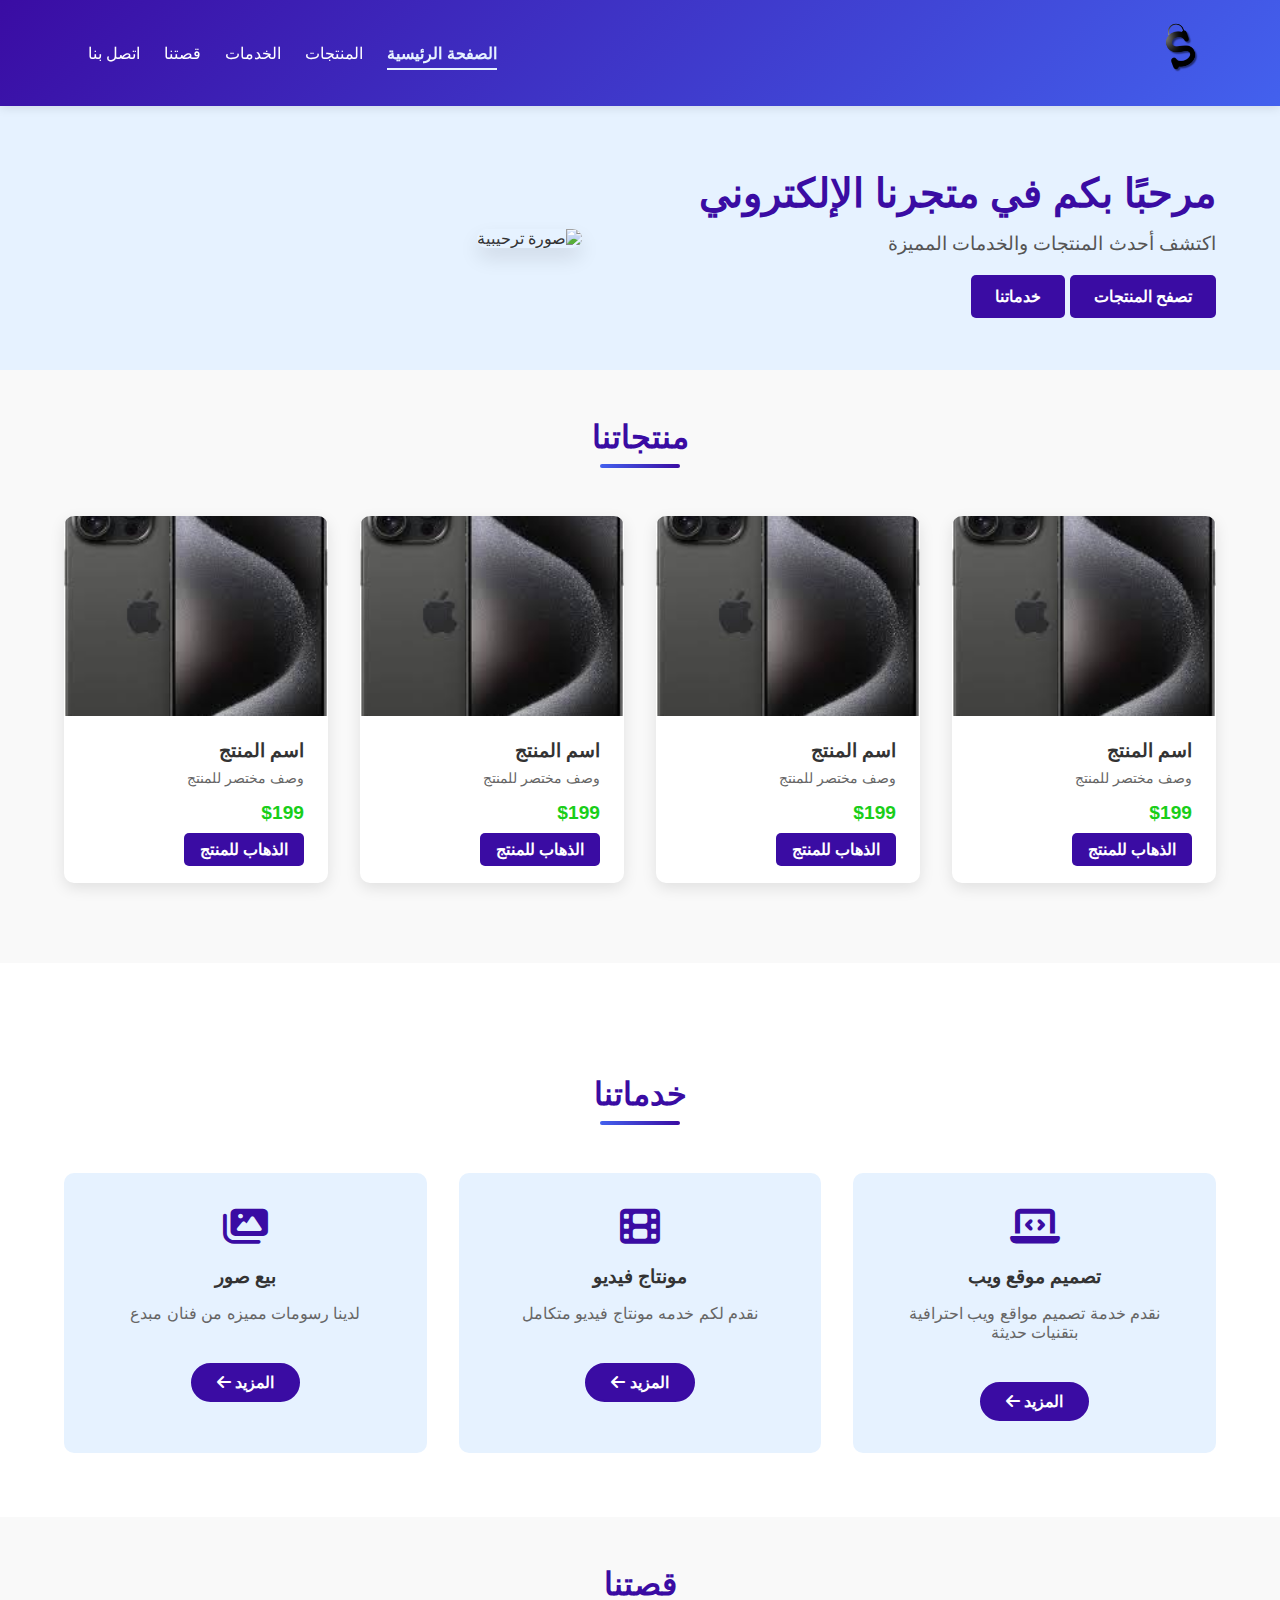
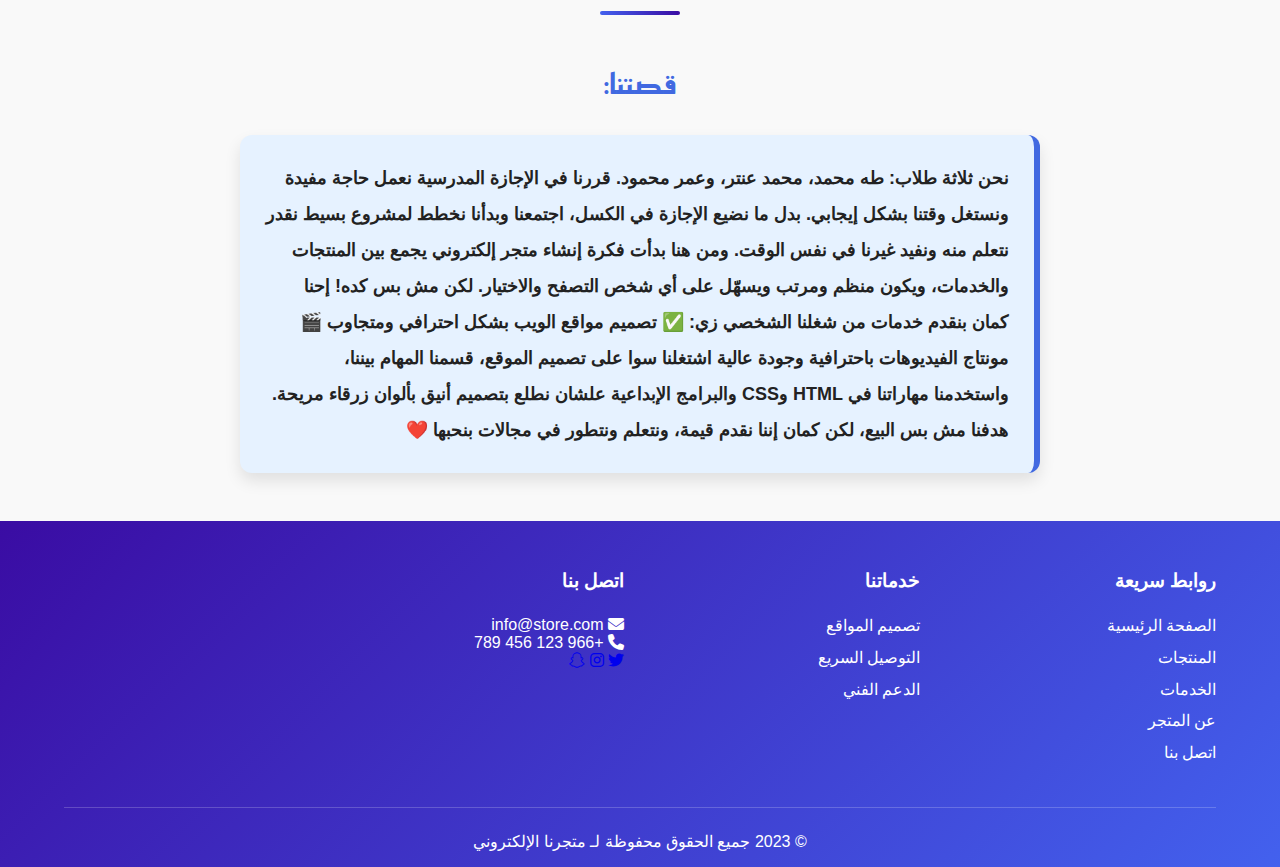
==== commit fdb65681: "Add files via upload" ====
--- a/index.html
+++ b/index.html
@@ -219,9 +219,6 @@
                         اشتغلنا سوا على تصميم الموقع، قسمنا المهام بيننا، واستخدمنا مهاراتنا في HTML وCSS والبرامج الإبداعية علشان نطلع بتصميم أنيق بألوان زرقاء مريحة.
                         هدفنا مش بس البيع، لكن كمان إننا نقدم قيمة، ونتعلم ونتطور في مجالات بنحبها ❤️</p>
                 </div><br>
-                <div class="about-image">
-                    <img style="height: 100px; width: 100px; text-align: center;" src="images/logo.png" alt="صورة عن المتجر">
-                </div>
             </div>
         </div>
     </section>
--- a/styles.css
+++ b/styles.css
@@ -1,7 +1,7 @@
 /* أساسيات التصميم */
 :root {
-    --sky-blue: #87CEEB;
-    --royal-blue: #4169E1;
+    --sky-blue: 	#4361ee;
+    --royal-blue: 	#3a0ca3;
     --light-snow-blue: #E6F2FF;
 }
 
